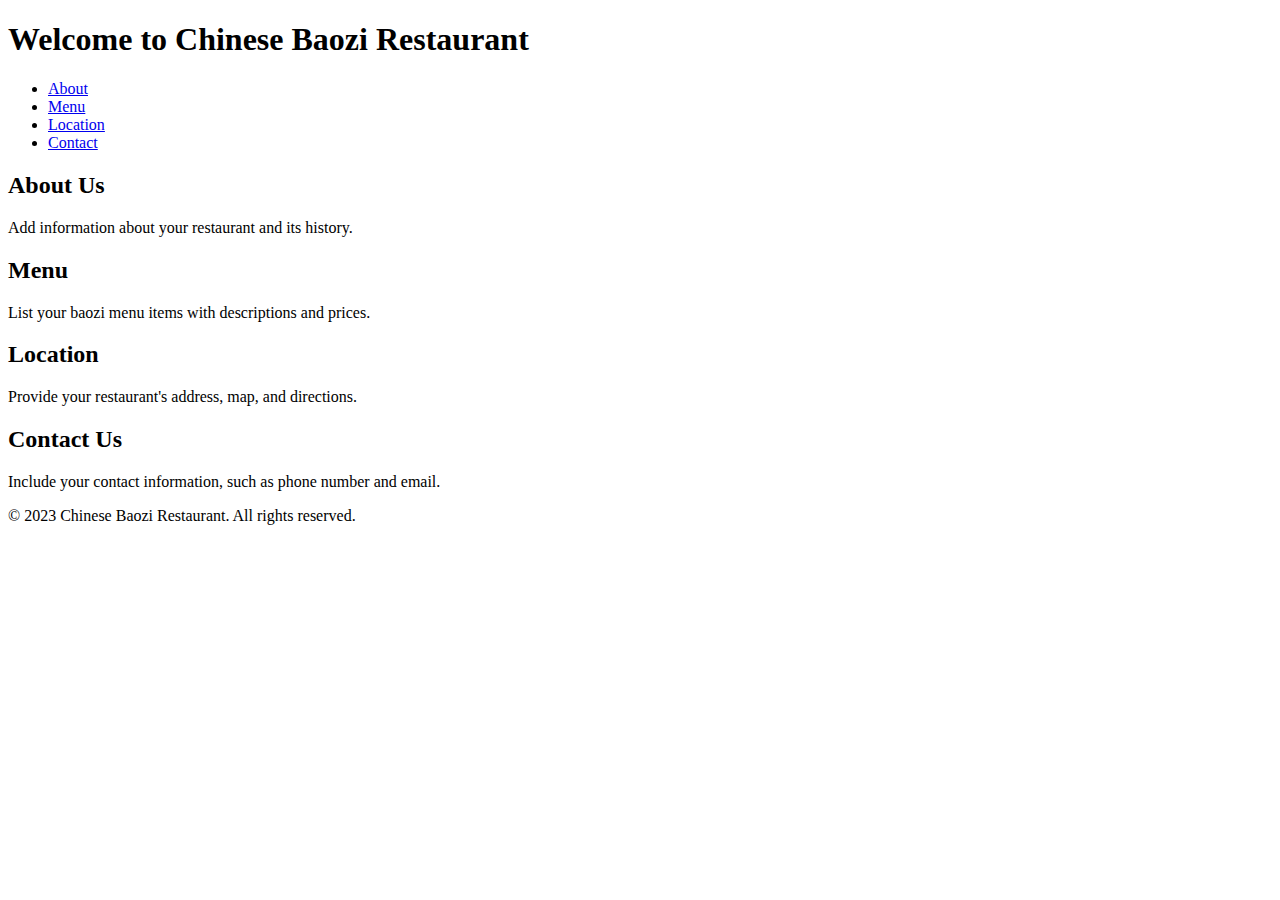
==== index.html @ 6d47b7cf "Create index.html" ====
<!DOCTYPE html>
<html lang="en">
<head>
  <meta charset="UTF-8">
  <meta name="viewport" content="width=device-width, initial-scale=1.0">
  <title>BosBaoBao Baozi Restaurant</title>
  <link rel="stylesheet" href="css/styles.css">
</head>
<body>
  <header>
    <h1>Welcome to Chinese Baozi Restaurant</h1>
    <nav>
      <ul>
        <li><a href="#about">About</a></li>
        <li><a href="#menu">Menu</a></li>
        <li><a href="#location">Location</a></li>
        <li><a href="#contact">Contact</a></li>
      </ul>
    </nav>
  </header>

  <main>
    <section id="about">
      <h2>About Us</h2>
      <p>Add information about your restaurant and its history.</p>
    </section>

    <section id="menu">
      <h2>Menu</h2>
      <p>List your baozi menu items with descriptions and prices.</p>
    </section>

    <section id="location">
      <h2>Location</h2>
      <p>Provide your restaurant's address, map, and directions.</p>
    </section>

    <section id="contact">
      <h2>Contact Us</h2>
      <p>Include your contact information, such as phone number and email.</p>
    </section>
  </main>

  <footer>
    <p>&copy; 2023 Chinese Baozi Restaurant. All rights reserved.</p>
  </footer>
</body>
</html>
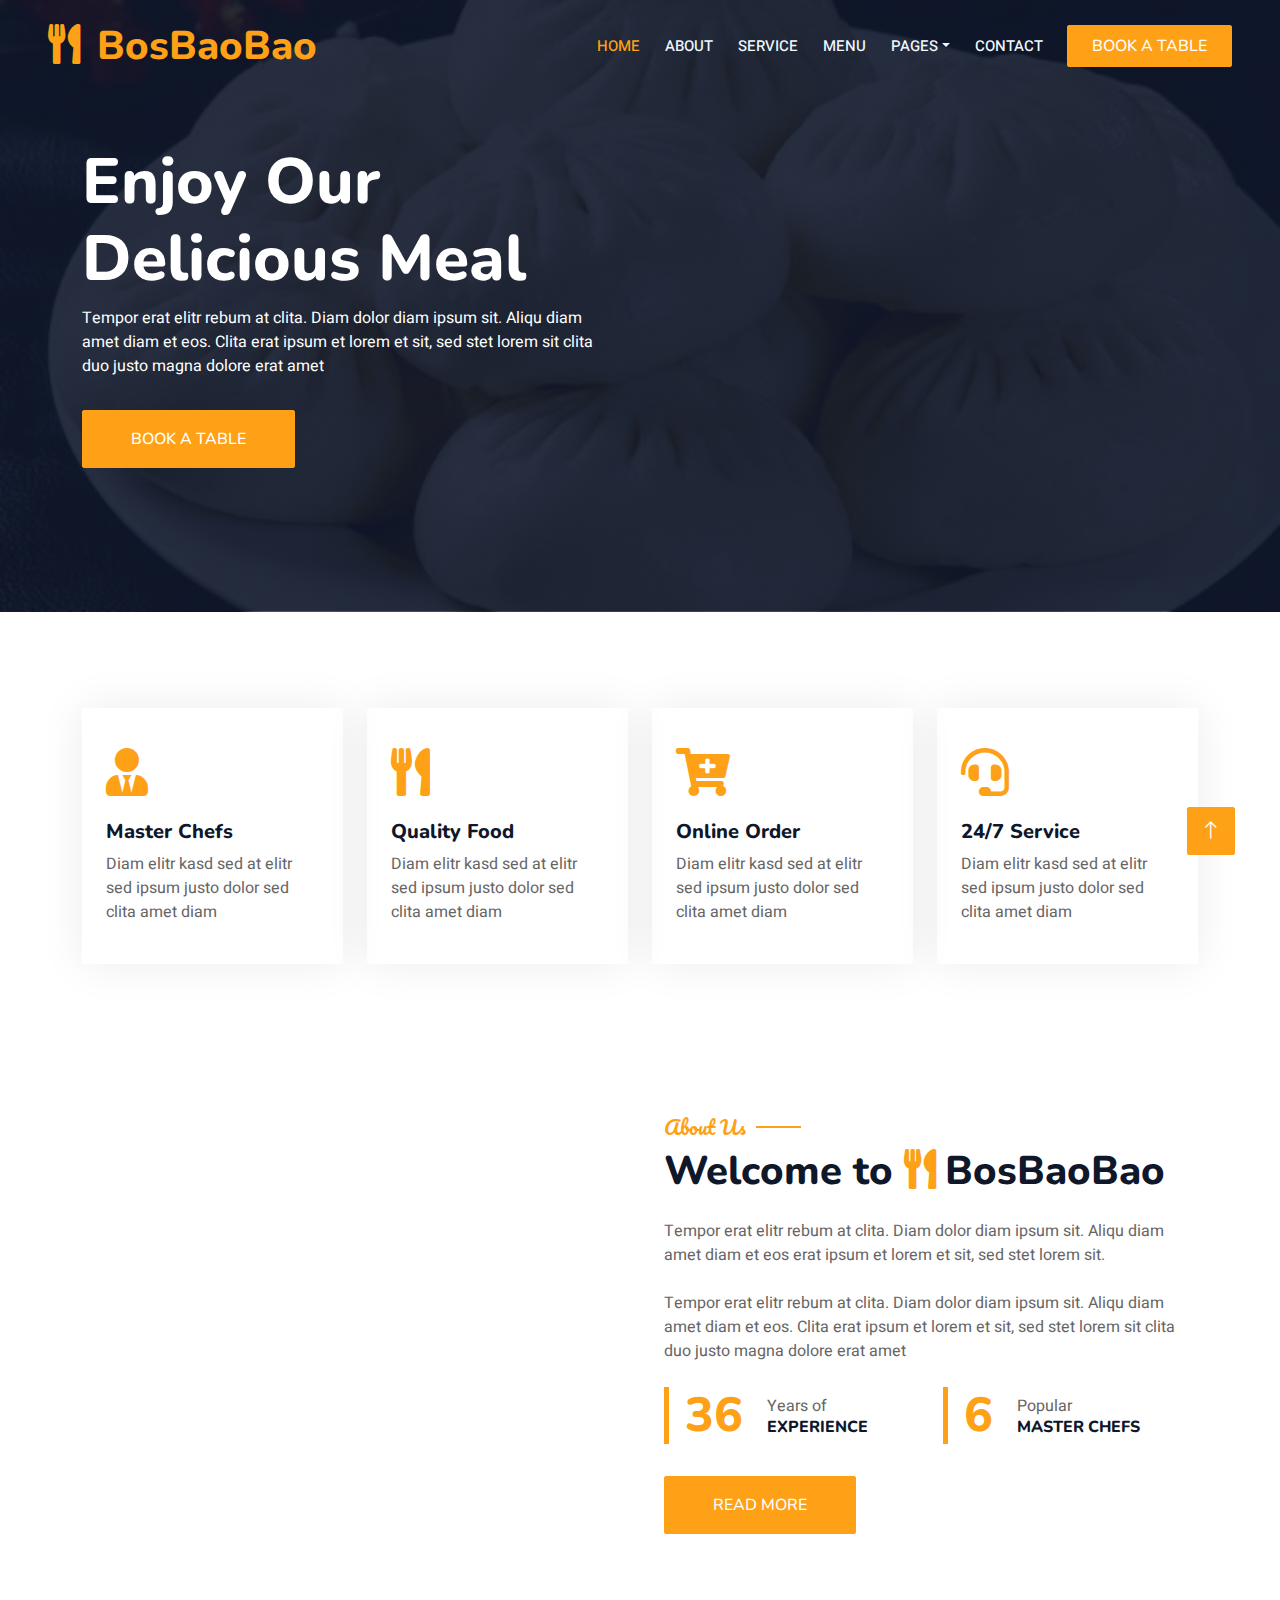
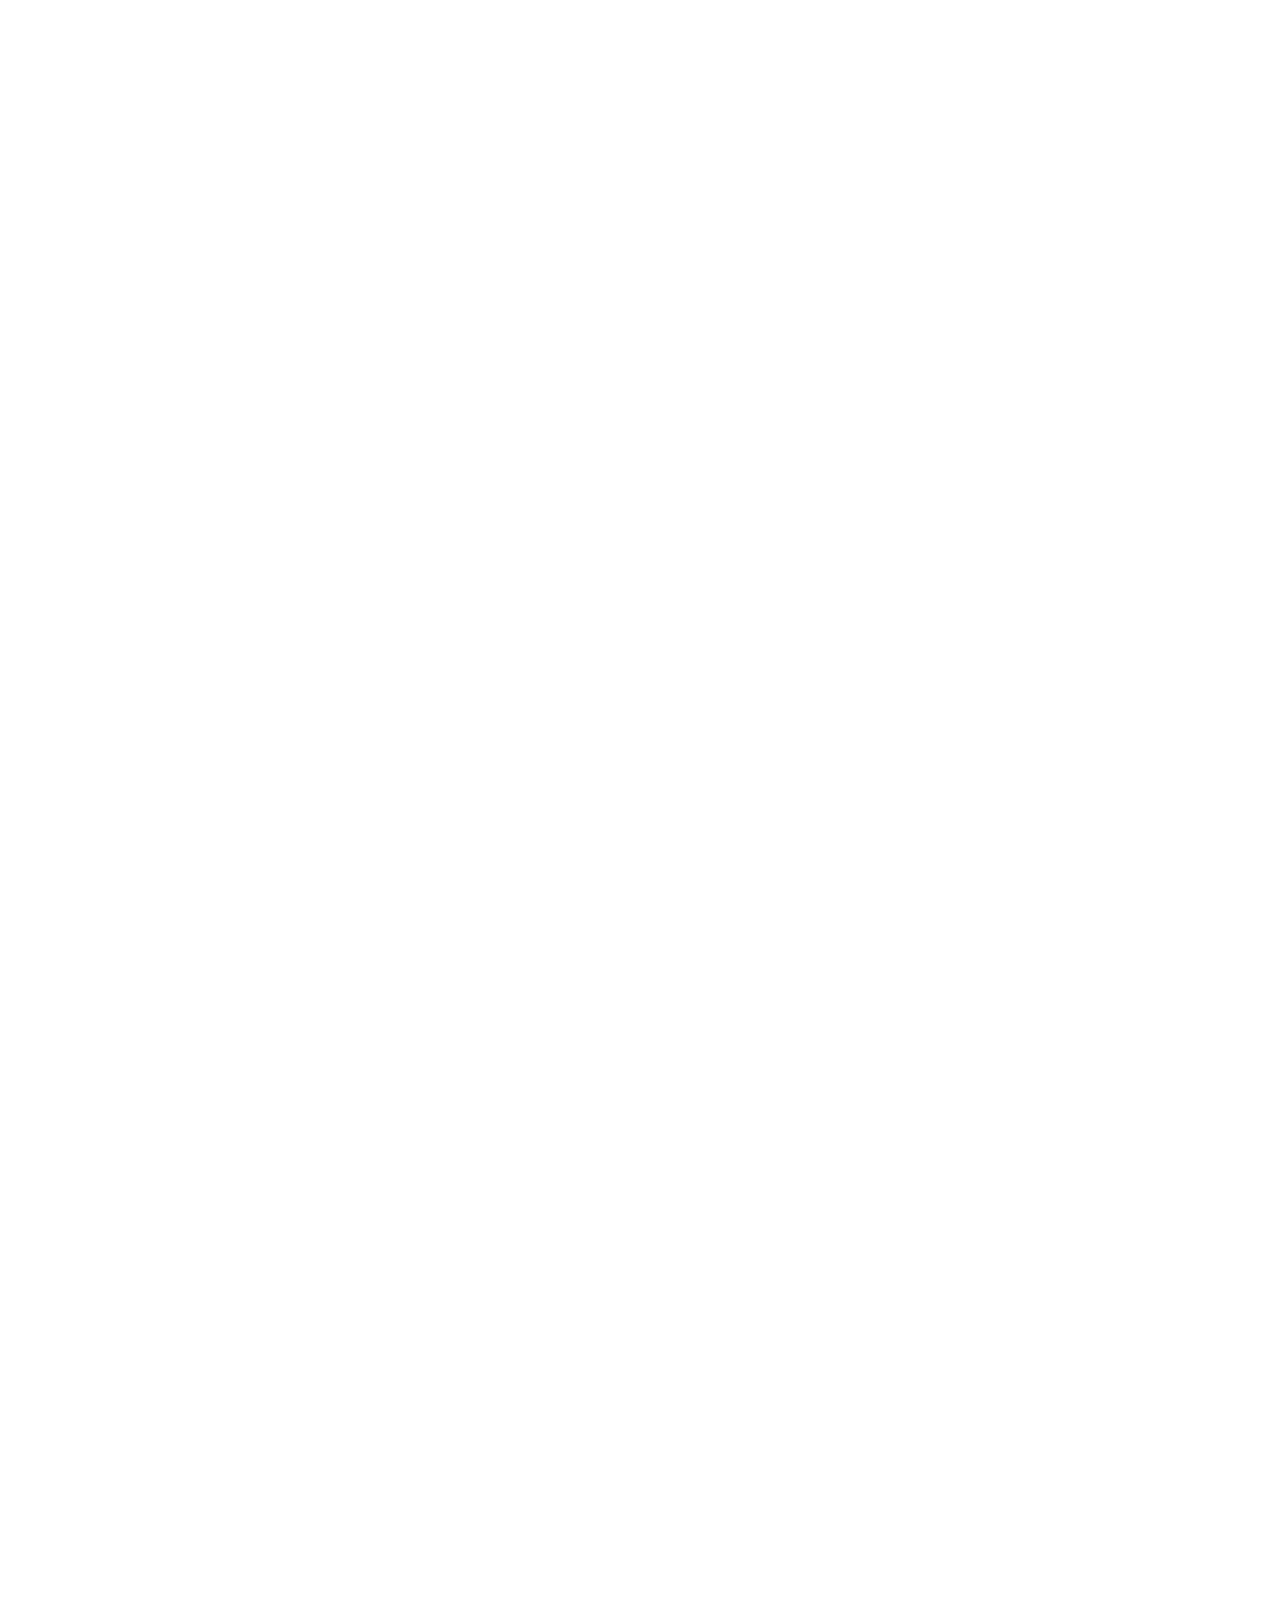
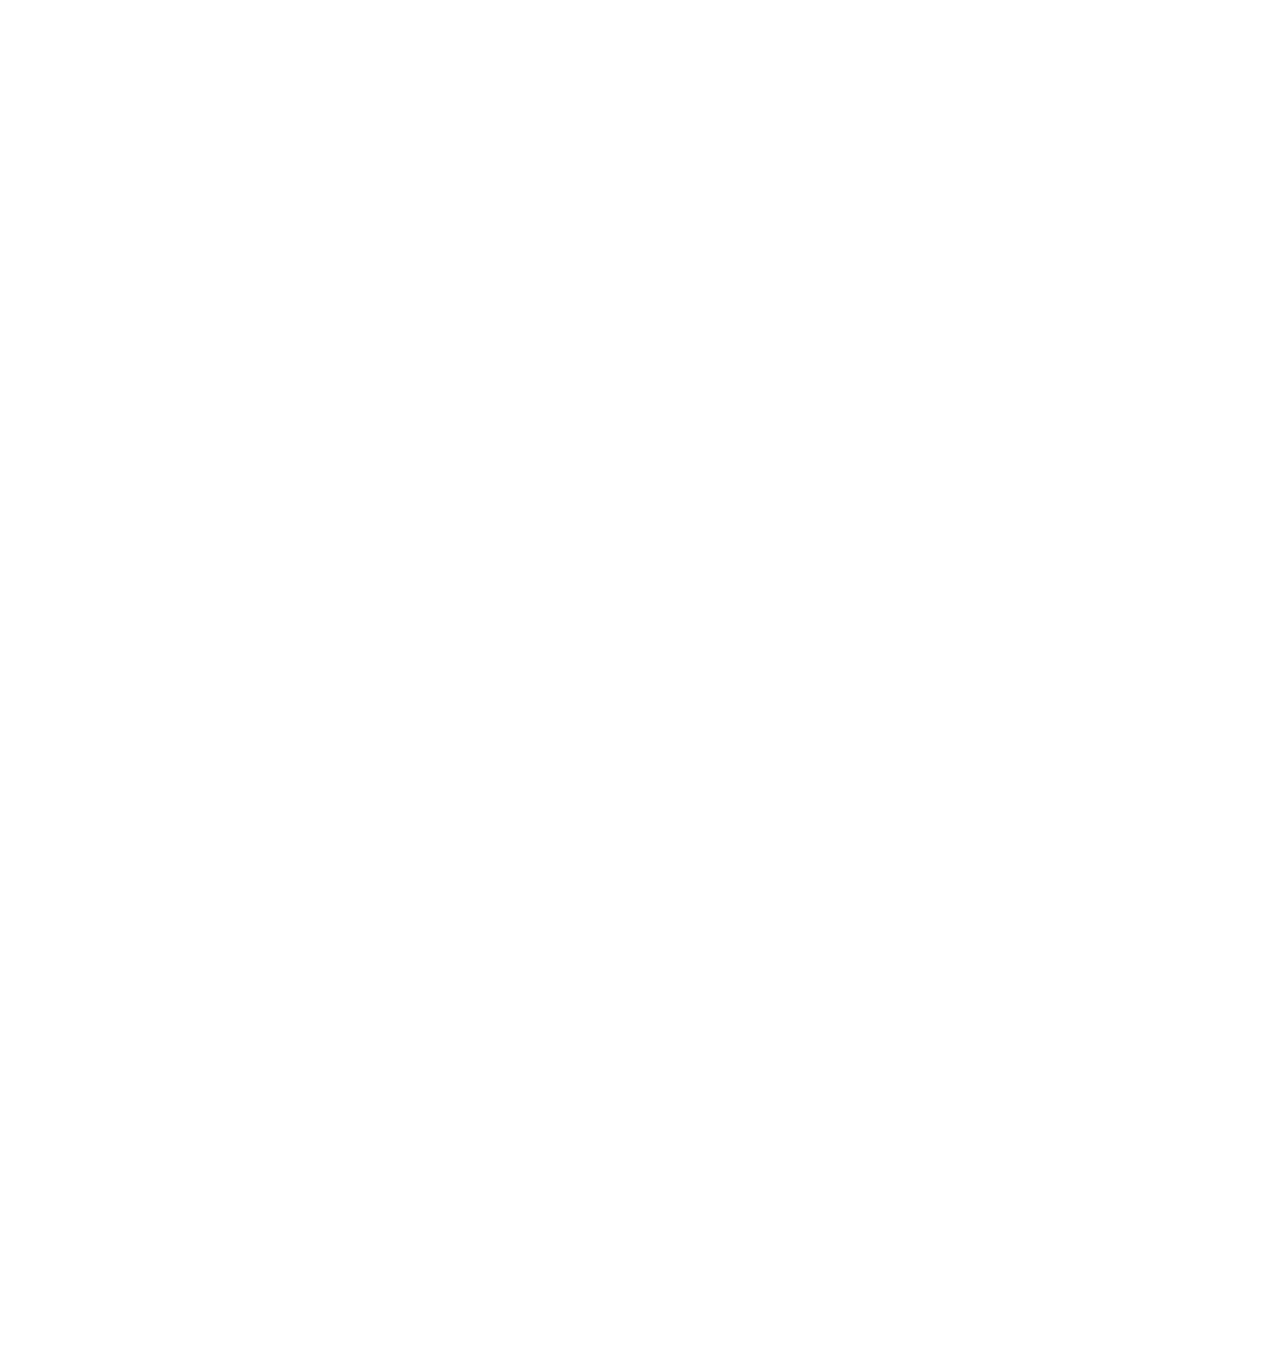
==== commit cb318dd7: "Update index.html" ====
--- a/index.html
+++ b/index.html
@@ -1,48 +1,839 @@
 <!DOCTYPE html>
 <html lang="en">
+
 <head>
-  <meta charset="UTF-8">
-  <meta name="viewport" content="width=device-width, initial-scale=1.0">
-  <title>BosBaoBao Baozi Restaurant</title>
-  <link rel="stylesheet" href="css/styles.css">
+    <meta charset="utf-8">
+    <title>BosBaoBao</title>
+    <meta content="width=device-width, initial-scale=1.0" name="viewport">
+    <meta content="" name="keywords">
+    <meta content="" name="description">
+
+    <!-- Favicon -->
+    <link href="img/favicon.ico" rel="icon">
+
+    <!-- Google Web Fonts -->
+    <link rel="preconnect" href="https://fonts.googleapis.com">
+    <link rel="preconnect" href="https://fonts.gstatic.com" crossorigin>
+    <link href="https://fonts.googleapis.com/css2?family=Heebo:wght@400;500;600&family=Nunito:wght@600;700;800&family=Pacifico&display=swap" rel="stylesheet">
+
+    <!-- Icon Font Stylesheet -->
+    <link href="https://cdnjs.cloudflare.com/ajax/libs/font-awesome/5.10.0/css/all.min.css" rel="stylesheet">
+    <link href="https://cdn.jsdelivr.net/npm/bootstrap-icons@1.4.1/font/bootstrap-icons.css" rel="stylesheet">
+
+    <!-- Libraries Stylesheet -->
+    <link href="lib/animate/animate.min.css" rel="stylesheet">
+    <link href="lib/owlcarousel/assets/owl.carousel.min.css" rel="stylesheet">
+    <link href="lib/tempusdominus/css/tempusdominus-bootstrap-4.min.css" rel="stylesheet" />
+
+    <!-- Customized Bootstrap Stylesheet -->
+    <link href="css/bootstrap.min.css" rel="stylesheet">
+
+    <!-- Template Stylesheet -->
+    <link href="css/style.css" rel="stylesheet">
 </head>
+<!-- Google tag (gtag.js) -->
+<script async src="https://www.googletagmanager.com/gtag/js?id=G-66S2X65WCW"></script>
+<script>
+  window.dataLayer = window.dataLayer || [];
+  function gtag(){dataLayer.push(arguments);}
+  gtag('js', new Date());
+
+  gtag('config', 'G-66S2X65WCW');
+</script>
+
 <body>
-  <header>
-    <h1>Welcome to Chinese Baozi Restaurant</h1>
-    <nav>
-      <ul>
-        <li><a href="#about">About</a></li>
-        <li><a href="#menu">Menu</a></li>
-        <li><a href="#location">Location</a></li>
-        <li><a href="#contact">Contact</a></li>
-      </ul>
-    </nav>
-  </header>
-
-  <main>
-    <section id="about">
-      <h2>About Us</h2>
-      <p>Add information about your restaurant and its history.</p>
-    </section>
-
-    <section id="menu">
-      <h2>Menu</h2>
-      <p>List your baozi menu items with descriptions and prices.</p>
-    </section>
-
-    <section id="location">
-      <h2>Location</h2>
-      <p>Provide your restaurant's address, map, and directions.</p>
-    </section>
-
-    <section id="contact">
-      <h2>Contact Us</h2>
-      <p>Include your contact information, such as phone number and email.</p>
-    </section>
-  </main>
-
-  <footer>
-    <p>&copy; 2023 Chinese Baozi Restaurant. All rights reserved.</p>
-  </footer>
+    <div class="container-xxl bg-white p-0">
+        <!-- Spinner Start -->
+        <div id="spinner" class="show bg-white position-fixed translate-middle w-100 vh-100 top-50 start-50 d-flex align-items-center justify-content-center">
+            <div class="spinner-border text-primary" style="width: 3rem; height: 3rem;" role="status">
+                <span class="sr-only">Loading...</span>
+            </div>
+        </div>
+        <!-- Spinner End -->
+
+
+        <!-- Navbar & Hero Start -->
+        <div class="container-xxl position-relative p-0">
+            <nav class="navbar navbar-expand-lg navbar-dark bg-dark px-4 px-lg-5 py-3 py-lg-0">
+                <a href="" class="navbar-brand p-0">
+                    <h1 class="text-primary m-0"><i class="fa fa-utensils me-3"></i>BosBaoBao</h1>
+                    <!-- <img src="img/logo.png" alt="Logo"> -->
+                </a>
+                <button class="navbar-toggler" type="button" data-bs-toggle="collapse" data-bs-target="#navbarCollapse">
+                    <span class="fa fa-bars"></span>
+                </button>
+                <div class="collapse navbar-collapse" id="navbarCollapse">
+                    <div class="navbar-nav ms-auto py-0 pe-4">
+                        <a href="index.html" class="nav-item nav-link active">Home</a>
+                        <a href="about.html" class="nav-item nav-link">About</a>
+                        <a href="service.html" class="nav-item nav-link">Service</a>
+                        <a href="menu.html" class="nav-item nav-link">Menu</a>
+                        <div class="nav-item dropdown">
+                            <a href="#" class="nav-link dropdown-toggle" data-bs-toggle="dropdown">Pages</a>
+                            <div class="dropdown-menu m-0">
+                                <a href="booking.html" class="dropdown-item">Booking</a>
+                                <a href="team.html" class="dropdown-item">Our Team</a>
+                                <a href="testimonial.html" class="dropdown-item">Testimonial</a>
+                            </div>
+                        </div>
+                        <a href="contact.html" class="nav-item nav-link">Contact</a>
+                    </div>
+                    <a href="" class="btn btn-primary py-2 px-4">Book A Table</a>
+                </div>
+            </nav>
+
+            <div class="container-xxl py-5 bg-dark hero-header mb-5">
+                <div class="container my-5 py-5">
+                    <div class="row align-items-center g-5">
+                        <div class="col-lg-6 text-center text-lg-start">
+                            <h1 class="display-3 text-white animated slideInLeft">Enjoy Our<br>Delicious Meal</h1>
+                            <p class="text-white animated slideInLeft mb-4 pb-2">Tempor erat elitr rebum at clita. Diam dolor diam ipsum sit. Aliqu diam amet diam et eos. Clita erat ipsum et lorem et sit, sed stet lorem sit clita duo justo magna dolore erat amet</p>
+                            <a href="" class="btn btn-primary py-sm-3 px-sm-5 me-3 animated slideInLeft">Book A Table</a>
+                        </div>
+                        <div class="col-lg-6 text-center text-lg-end overflow-hidden">
+                            <img class="img-fluid" src="img/Circular/baozik8-modified.png" alt="">
+                        </div>
+                    </div>
+                </div>
+            </div>
+        </div>
+        <!-- Navbar & Hero End -->
+
+
+        <!-- Service Start -->
+        <div class="container-xxl py-5">
+            <div class="container">
+                <div class="row g-4">
+                    <div class="col-lg-3 col-sm-6 wow fadeInUp" data-wow-delay="0.1s">
+                        <div class="service-item rounded pt-3">
+                            <div class="p-4">
+                                <i class="fa fa-3x fa-user-tie text-primary mb-4"></i>
+                                <h5>Master Chefs</h5>
+                                <p>Diam elitr kasd sed at elitr sed ipsum justo dolor sed clita amet diam</p>
+                            </div>
+                        </div>
+                    </div>
+                    <div class="col-lg-3 col-sm-6 wow fadeInUp" data-wow-delay="0.3s">
+                        <div class="service-item rounded pt-3">
+                            <div class="p-4">
+                                <i class="fa fa-3x fa-utensils text-primary mb-4"></i>
+                                <h5>Quality Food</h5>
+                                <p>Diam elitr kasd sed at elitr sed ipsum justo dolor sed clita amet diam</p>
+                            </div>
+                        </div>
+                    </div>
+                    <div class="col-lg-3 col-sm-6 wow fadeInUp" data-wow-delay="0.5s">
+                        <div class="service-item rounded pt-3">
+                            <div class="p-4">
+                                <i class="fa fa-3x fa-cart-plus text-primary mb-4"></i>
+                                <h5>Online Order</h5>
+                                <p>Diam elitr kasd sed at elitr sed ipsum justo dolor sed clita amet diam</p>
+                            </div>
+                        </div>
+                    </div>
+                    <div class="col-lg-3 col-sm-6 wow fadeInUp" data-wow-delay="0.7s">
+                        <div class="service-item rounded pt-3">
+                            <div class="p-4">
+                                <i class="fa fa-3x fa-headset text-primary mb-4"></i>
+                                <h5>24/7 Service</h5>
+                                <p>Diam elitr kasd sed at elitr sed ipsum justo dolor sed clita amet diam</p>
+                            </div>
+                        </div>
+                    </div>
+                </div>
+            </div>
+        </div>
+        <!-- Service End -->
+
+
+        <!-- About Start -->
+        <div class="container-xxl py-5">
+            <div class="container">
+                <div class="row g-5 align-items-center">
+                    <div class="col-lg-6">
+                        <div class="row g-3">
+                            <div class="col-6 text-start">
+                                <img class="img-fluid rounded w-100 wow zoomIn" data-wow-delay="0.1s" src="img/Baozi/about-7.png">
+                            </div>
+                            <div class="col-6 text-start">
+                                <img class="img-fluid rounded w-75 wow zoomIn" data-wow-delay="0.3s" src="img/Baozi/about-6.png" style="margin-top: 25%;">
+                            </div>
+                            <div class="col-6 text-end">
+                                <img class="img-fluid rounded w-75 wow zoomIn" data-wow-delay="0.5s" src="img/Baozi/about-5.png">
+                            </div>
+                            <div class="col-6 text-end">
+                                <img class="img-fluid rounded w-100 wow zoomIn" data-wow-delay="0.7s" src="img/Baozi/about-4.png">
+                            </div>
+                        </div>
+                    </div>
+                    <div class="col-lg-6">
+                        <h5 class="section-title ff-secondary text-start text-primary fw-normal">About Us</h5>
+                        <h1 class="mb-4">Welcome to <i class="fa fa-utensils text-primary me-2"></i>BosBaoBao</h1>
+                        <p class="mb-4">Tempor erat elitr rebum at clita. Diam dolor diam ipsum sit. Aliqu diam amet diam et eos erat ipsum et lorem et sit, sed stet lorem sit.</p>
+                        <p class="mb-4">Tempor erat elitr rebum at clita. Diam dolor diam ipsum sit. Aliqu diam amet diam et eos. Clita erat ipsum et lorem et sit, sed stet lorem sit clita duo justo magna dolore erat amet</p>
+                        <div class="row g-4 mb-4">
+                            <div class="col-sm-6">
+                                <div class="d-flex align-items-center border-start border-5 border-primary px-3">
+                                    <h1 class="flex-shrink-0 display-5 text-primary mb-0" data-toggle="counter-up">36</h1>
+                                    <div class="ps-4">
+                                        <p class="mb-0">Years of</p>
+                                        <h6 class="text-uppercase mb-0">Experience</h6>
+                                    </div>
+                                </div>
+                            </div>
+                            <div class="col-sm-6">
+                                <div class="d-flex align-items-center border-start border-5 border-primary px-3">
+                                    <h1 class="flex-shrink-0 display-5 text-primary mb-0" data-toggle="counter-up">6</h1>
+                                    <div class="ps-4">
+                                        <p class="mb-0">Popular</p>
+                                        <h6 class="text-uppercase mb-0">Master Chefs</h6>
+                                    </div>
+                                </div>
+                            </div>
+                        </div>
+                        <a class="btn btn-primary py-3 px-5 mt-2" href="">Read More</a>
+                    </div>
+                </div>
+            </div>
+        </div>
+        <!-- About End -->
+
+
+        <!-- Menu Start -->
+        <div class="container-xxl py-5">
+            <div class="container">
+                <div class="text-center wow fadeInUp" data-wow-delay="0.1s">
+                    <h5 class="section-title ff-secondary text-center text-primary fw-normal">Food Menu</h5>
+                    <h1 class="mb-5">Most Popular Items</h1>
+                </div>
+                <div class="tab-class text-center wow fadeInUp" data-wow-delay="0.1s">
+                    <ul class="nav nav-pills d-inline-flex justify-content-center border-bottom mb-5">
+                        <li class="nav-item">
+                            <a class="d-flex align-items-center text-start mx-3 ms-0 pb-3 active" data-bs-toggle="pill" href="#tab-1">
+                                <i class="fa fa-coffee fa-2x text-primary"></i>
+                                <div class="ps-3">
+                                    <small class="text-body">Popular</small>
+                                    <h6 class="mt-n1 mb-0">Breakfast</h6>
+                                </div>
+                            </a>
+                        </li>
+                        <li class="nav-item">
+                            <a class="d-flex align-items-center text-start mx-3 pb-3" data-bs-toggle="pill" href="#tab-2">
+                                <i class="fa fa-hamburger fa-2x text-primary"></i>
+                                <div class="ps-3">
+                                    <small class="text-body">Special</small>
+                                    <h6 class="mt-n1 mb-0">Launch</h6>
+                                </div>
+                            </a>
+                        </li>
+                        <li class="nav-item">
+                            <a class="d-flex align-items-center text-start mx-3 me-0 pb-3" data-bs-toggle="pill" href="#tab-3">
+                                <i class="fa fa-utensils fa-2x text-primary"></i>
+                                <div class="ps-3">
+                                    <small class="text-body">Lovely</small>
+                                    <h6 class="mt-n1 mb-0">Dinner</h6>
+                                </div>
+                            </a>
+                        </li>
+                    </ul>
+                    <div class="tab-content">
+                        <div id="tab-1" class="tab-pane fade show p-0 active">
+                            <div class="row g-4">
+                                <div class="col-lg-6">
+                                    <div class="d-flex align-items-center">
+                                        <img class="flex-shrink-0 img-fluid rounded" src="img/menu-1.jpg" alt="" style="width: 80px;">
+                                        <div class="w-100 d-flex flex-column text-start ps-4">
+                                            <h5 class="d-flex justify-content-between border-bottom pb-2">
+                                                <span>Chicken Burger</span>
+                                                <span class="text-primary">$115</span>
+                                            </h5>
+                                            <small class="fst-italic">Ipsum ipsum clita erat amet dolor justo diam</small>
+                                        </div>
+                                    </div>
+                                </div>
+                                <div class="col-lg-6">
+                                    <div class="d-flex align-items-center">
+                                        <img class="flex-shrink-0 img-fluid rounded" src="img/menu-2.jpg" alt="" style="width: 80px;">
+                                        <div class="w-100 d-flex flex-column text-start ps-4">
+                                            <h5 class="d-flex justify-content-between border-bottom pb-2">
+                                                <span>Chicken Burger</span>
+                                                <span class="text-primary">$115</span>
+                                            </h5>
+                                            <small class="fst-italic">Ipsum ipsum clita erat amet dolor justo diam</small>
+                                        </div>
+                                    </div>
+                                </div>
+                                <div class="col-lg-6">
+                                    <div class="d-flex align-items-center">
+                                        <img class="flex-shrink-0 img-fluid rounded" src="img/menu-3.jpg" alt="" style="width: 80px;">
+                                        <div class="w-100 d-flex flex-column text-start ps-4">
+                                            <h5 class="d-flex justify-content-between border-bottom pb-2">
+                                                <span>Chicken Burger</span>
+                                                <span class="text-primary">$115</span>
+                                            </h5>
+                                            <small class="fst-italic">Ipsum ipsum clita erat amet dolor justo diam</small>
+                                        </div>
+                                    </div>
+                                </div>
+                                <div class="col-lg-6">
+                                    <div class="d-flex align-items-center">
+                                        <img class="flex-shrink-0 img-fluid rounded" src="img/menu-4.jpg" alt="" style="width: 80px;">
+                                        <div class="w-100 d-flex flex-column text-start ps-4">
+                                            <h5 class="d-flex justify-content-between border-bottom pb-2">
+                                                <span>Chicken Burger</span>
+                                                <span class="text-primary">$115</span>
+                                            </h5>
+                                            <small class="fst-italic">Ipsum ipsum clita erat amet dolor justo diam</small>
+                                        </div>
+                                    </div>
+                                </div>
+                                <div class="col-lg-6">
+                                    <div class="d-flex align-items-center">
+                                        <img class="flex-shrink-0 img-fluid rounded" src="img/menu-5.jpg" alt="" style="width: 80px;">
+                                        <div class="w-100 d-flex flex-column text-start ps-4">
+                                            <h5 class="d-flex justify-content-between border-bottom pb-2">
+                                                <span>Chicken Burger</span>
+                                                <span class="text-primary">$115</span>
+                                            </h5>
+                                            <small class="fst-italic">Ipsum ipsum clita erat amet dolor justo diam</small>
+                                        </div>
+                                    </div>
+                                </div>
+                                <div class="col-lg-6">
+                                    <div class="d-flex align-items-center">
+                                        <img class="flex-shrink-0 img-fluid rounded" src="img/menu-6.jpg" alt="" style="width: 80px;">
+                                        <div class="w-100 d-flex flex-column text-start ps-4">
+                                            <h5 class="d-flex justify-content-between border-bottom pb-2">
+                                                <span>Chicken Burger</span>
+                                                <span class="text-primary">$115</span>
+                                            </h5>
+                                            <small class="fst-italic">Ipsum ipsum clita erat amet dolor justo diam</small>
+                                        </div>
+                                    </div>
+                                </div>
+                                <div class="col-lg-6">
+                                    <div class="d-flex align-items-center">
+                                        <img class="flex-shrink-0 img-fluid rounded" src="img/menu-7.jpg" alt="" style="width: 80px;">
+                                        <div class="w-100 d-flex flex-column text-start ps-4">
+                                            <h5 class="d-flex justify-content-between border-bottom pb-2">
+                                                <span>Chicken Burger</span>
+                                                <span class="text-primary">$115</span>
+                                            </h5>
+                                            <small class="fst-italic">Ipsum ipsum clita erat amet dolor justo diam</small>
+                                        </div>
+                                    </div>
+                                </div>
+                                <div class="col-lg-6">
+                                    <div class="d-flex align-items-center">
+                                        <img class="flex-shrink-0 img-fluid rounded" src="img/menu-8.jpg" alt="" style="width: 80px;">
+                                        <div class="w-100 d-flex flex-column text-start ps-4">
+                                            <h5 class="d-flex justify-content-between border-bottom pb-2">
+                                                <span>Chicken Burger</span>
+                                                <span class="text-primary">$115</span>
+                                            </h5>
+                                            <small class="fst-italic">Ipsum ipsum clita erat amet dolor justo diam</small>
+                                        </div>
+                                    </div>
+                                </div>
+                            </div>
+                        </div>
+                        <div id="tab-2" class="tab-pane fade show p-0">
+                            <div class="row g-4">
+                                <div class="col-lg-6">
+                                    <div class="d-flex align-items-center">
+                                        <img class="flex-shrink-0 img-fluid rounded" src="img/menu-1.jpg" alt="" style="width: 80px;">
+                                        <div class="w-100 d-flex flex-column text-start ps-4">
+                                            <h5 class="d-flex justify-content-between border-bottom pb-2">
+                                                <span>Chicken Burger</span>
+                                                <span class="text-primary">$115</span>
+                                            </h5>
+                                            <small class="fst-italic">Ipsum ipsum clita erat amet dolor justo diam</small>
+                                        </div>
+                                    </div>
+                                </div>
+                                <div class="col-lg-6">
+                                    <div class="d-flex align-items-center">
+                                        <img class="flex-shrink-0 img-fluid rounded" src="img/menu-2.jpg" alt="" style="width: 80px;">
+                                        <div class="w-100 d-flex flex-column text-start ps-4">
+                                            <h5 class="d-flex justify-content-between border-bottom pb-2">
+                                                <span>Chicken Burger</span>
+                                                <span class="text-primary">$115</span>
+                                            </h5>
+                                            <small class="fst-italic">Ipsum ipsum clita erat amet dolor justo diam</small>
+                                        </div>
+                                    </div>
+                                </div>
+                                <div class="col-lg-6">
+                                    <div class="d-flex align-items-center">
+                                        <img class="flex-shrink-0 img-fluid rounded" src="img/menu-3.jpg" alt="" style="width: 80px;">
+                                        <div class="w-100 d-flex flex-column text-start ps-4">
+                                            <h5 class="d-flex justify-content-between border-bottom pb-2">
+                                                <span>Chicken Burger</span>
+                                                <span class="text-primary">$115</span>
+                                            </h5>
+                                            <small class="fst-italic">Ipsum ipsum clita erat amet dolor justo diam</small>
+                                        </div>
+                                    </div>
+                                </div>
+                                <div class="col-lg-6">
+                                    <div class="d-flex align-items-center">
+                                        <img class="flex-shrink-0 img-fluid rounded" src="img/menu-4.jpg" alt="" style="width: 80px;">
+                                        <div class="w-100 d-flex flex-column text-start ps-4">
+                                            <h5 class="d-flex justify-content-between border-bottom pb-2">
+                                                <span>Chicken Burger</span>
+                                                <span class="text-primary">$115</span>
+                                            </h5>
+                                            <small class="fst-italic">Ipsum ipsum clita erat amet dolor justo diam</small>
+                                        </div>
+                                    </div>
+                                </div>
+                                <div class="col-lg-6">
+                                    <div class="d-flex align-items-center">
+                                        <img class="flex-shrink-0 img-fluid rounded" src="img/menu-5.jpg" alt="" style="width: 80px;">
+                                        <div class="w-100 d-flex flex-column text-start ps-4">
+                                            <h5 class="d-flex justify-content-between border-bottom pb-2">
+                                                <span>Chicken Burger</span>
+                                                <span class="text-primary">$115</span>
+                                            </h5>
+                                            <small class="fst-italic">Ipsum ipsum clita erat amet dolor justo diam</small>
+                                        </div>
+                                    </div>
+                                </div>
+                                <div class="col-lg-6">
+                                    <div class="d-flex align-items-center">
+                                        <img class="flex-shrink-0 img-fluid rounded" src="img/menu-6.jpg" alt="" style="width: 80px;">
+                                        <div class="w-100 d-flex flex-column text-start ps-4">
+                                            <h5 class="d-flex justify-content-between border-bottom pb-2">
+                                                <span>Chicken Burger</span>
+                                                <span class="text-primary">$115</span>
+                                            </h5>
+                                            <small class="fst-italic">Ipsum ipsum clita erat amet dolor justo diam</small>
+                                        </div>
+                                    </div>
+                                </div>
+                                <div class="col-lg-6">
+                                    <div class="d-flex align-items-center">
+                                        <img class="flex-shrink-0 img-fluid rounded" src="img/menu-7.jpg" alt="" style="width: 80px;">
+                                        <div class="w-100 d-flex flex-column text-start ps-4">
+                                            <h5 class="d-flex justify-content-between border-bottom pb-2">
+                                                <span>Chicken Burger</span>
+                                                <span class="text-primary">$115</span>
+                                            </h5>
+                                            <small class="fst-italic">Ipsum ipsum clita erat amet dolor justo diam</small>
+                                        </div>
+                                    </div>
+                                </div>
+                                <div class="col-lg-6">
+                                    <div class="d-flex align-items-center">
+                                        <img class="flex-shrink-0 img-fluid rounded" src="img/menu-8.jpg" alt="" style="width: 80px;">
+                                        <div class="w-100 d-flex flex-column text-start ps-4">
+                                            <h5 class="d-flex justify-content-between border-bottom pb-2">
+                                                <span>Chicken Burger</span>
+                                                <span class="text-primary">$115</span>
+                                            </h5>
+                                            <small class="fst-italic">Ipsum ipsum clita erat amet dolor justo diam</small>
+                                        </div>
+                                    </div>
+                                </div>
+                            </div>
+                        </div>
+                        <div id="tab-3" class="tab-pane fade show p-0">
+                            <div class="row g-4">
+                                <div class="col-lg-6">
+                                    <div class="d-flex align-items-center">
+                                        <img class="flex-shrink-0 img-fluid rounded" src="img/menu-1.jpg" alt="" style="width: 80px;">
+                                        <div class="w-100 d-flex flex-column text-start ps-4">
+                                            <h5 class="d-flex justify-content-between border-bottom pb-2">
+                                                <span>Chicken Burger</span>
+                                                <span class="text-primary">$115</span>
+                                            </h5>
+                                            <small class="fst-italic">Ipsum ipsum clita erat amet dolor justo diam</small>
+                                        </div>
+                                    </div>
+                                </div>
+                                <div class="col-lg-6">
+                                    <div class="d-flex align-items-center">
+                                        <img class="flex-shrink-0 img-fluid rounded" src="img/menu-2.jpg" alt="" style="width: 80px;">
+                                        <div class="w-100 d-flex flex-column text-start ps-4">
+                                            <h5 class="d-flex justify-content-between border-bottom pb-2">
+                                                <span>Chicken Burger</span>
+                                                <span class="text-primary">$115</span>
+                                            </h5>
+                                            <small class="fst-italic">Ipsum ipsum clita erat amet dolor justo diam</small>
+                                        </div>
+                                    </div>
+                                </div>
+                                <div class="col-lg-6">
+                                    <div class="d-flex align-items-center">
+                                        <img class="flex-shrink-0 img-fluid rounded" src="img/menu-3.jpg" alt="" style="width: 80px;">
+                                        <div class="w-100 d-flex flex-column text-start ps-4">
+                                            <h5 class="d-flex justify-content-between border-bottom pb-2">
+                                                <span>Chicken Burger</span>
+                                                <span class="text-primary">$115</span>
+                                            </h5>
+                                            <small class="fst-italic">Ipsum ipsum clita erat amet dolor justo diam</small>
+                                        </div>
+                                    </div>
+                                </div>
+                                <div class="col-lg-6">
+                                    <div class="d-flex align-items-center">
+                                        <img class="flex-shrink-0 img-fluid rounded" src="img/menu-4.jpg" alt="" style="width: 80px;">
+                                        <div class="w-100 d-flex flex-column text-start ps-4">
+                                            <h5 class="d-flex justify-content-between border-bottom pb-2">
+                                                <span>Chicken Burger</span>
+                                                <span class="text-primary">$115</span>
+                                            </h5>
+                                            <small class="fst-italic">Ipsum ipsum clita erat amet dolor justo diam</small>
+                                        </div>
+                                    </div>
+                                </div>
+                                <div class="col-lg-6">
+                                    <div class="d-flex align-items-center">
+                                        <img class="flex-shrink-0 img-fluid rounded" src="img/menu-5.jpg" alt="" style="width: 80px;">
+                                        <div class="w-100 d-flex flex-column text-start ps-4">
+                                            <h5 class="d-flex justify-content-between border-bottom pb-2">
+                                                <span>Chicken Burger</span>
+                                                <span class="text-primary">$115</span>
+                                            </h5>
+                                            <small class="fst-italic">Ipsum ipsum clita erat amet dolor justo diam</small>
+                                        </div>
+                                    </div>
+                                </div>
+                                <div class="col-lg-6">
+                                    <div class="d-flex align-items-center">
+                                        <img class="flex-shrink-0 img-fluid rounded" src="img/menu-6.jpg" alt="" style="width: 80px;">
+                                        <div class="w-100 d-flex flex-column text-start ps-4">
+                                            <h5 class="d-flex justify-content-between border-bottom pb-2">
+                                                <span>Chicken Burger</span>
+                                                <span class="text-primary">$115</span>
+                                            </h5>
+                                            <small class="fst-italic">Ipsum ipsum clita erat amet dolor justo diam</small>
+                                        </div>
+                                    </div>
+                                </div>
+                                <div class="col-lg-6">
+                                    <div class="d-flex align-items-center">
+                                        <img class="flex-shrink-0 img-fluid rounded" src="img/menu-7.jpg" alt="" style="width: 80px;">
+                                        <div class="w-100 d-flex flex-column text-start ps-4">
+                                            <h5 class="d-flex justify-content-between border-bottom pb-2">
+                                                <span>Chicken Burger</span>
+                                                <span class="text-primary">$115</span>
+                                            </h5>
+                                            <small class="fst-italic">Ipsum ipsum clita erat amet dolor justo diam</small>
+                                        </div>
+                                    </div>
+                                </div>
+                                <div class="col-lg-6">
+                                    <div class="d-flex align-items-center">
+                                        <img class="flex-shrink-0 img-fluid rounded" src="img/menu-8.jpg" alt="" style="width: 80px;">
+                                        <div class="w-100 d-flex flex-column text-start ps-4">
+                                            <h5 class="d-flex justify-content-between border-bottom pb-2">
+                                                <span>Chicken Burger</span>
+                                                <span class="text-primary">$115</span>
+                                            </h5>
+                                            <small class="fst-italic">Ipsum ipsum clita erat amet dolor justo diam</small>
+                                        </div>
+                                    </div>
+                                </div>
+                            </div>
+                        </div>
+                    </div>
+                </div>
+            </div>
+        </div>
+        <!-- Menu End -->
+
+
+        <!-- Reservation Start -->
+        <div class="container-xxl py-5 px-0 wow fadeInUp" data-wow-delay="0.1s">
+            <div class="row g-0">
+                <div class="col-md-6">
+                    <div class="video">
+                        <button type="button" class="btn-play" data-bs-toggle="modal" data-src="https://www.youtube.com/embed/DWRcNpR6Kdc" data-bs-target="#videoModal">
+                            <span></span>
+                        </button>
+                    </div>
+                </div>
+                <div class="col-md-6 bg-dark d-flex align-items-center">
+                    <div class="p-5 wow fadeInUp" data-wow-delay="0.2s">
+                        <h5 class="section-title ff-secondary text-start text-primary fw-normal">Reservation</h5>
+                        <h1 class="text-white mb-4">Book A Table Online</h1>
+                        <form>
+                            <div class="row g-3">
+                                <div class="col-md-6">
+                                    <div class="form-floating">
+                                        <input type="text" class="form-control" id="name" placeholder="Your Name">
+                                        <label for="name">Your Name</label>
+                                    </div>
+                                </div>
+                                <div class="col-md-6">
+                                    <div class="form-floating">
+                                        <input type="email" class="form-control" id="email" placeholder="Your Email">
+                                        <label for="email">Your Email</label>
+                                    </div>
+                                </div>
+                                <div class="col-md-6">
+                                    <div class="form-floating date" id="date3" data-target-input="nearest">
+                                        <input type="text" class="form-control datetimepicker-input" id="datetime" placeholder="Date & Time" data-target="#date3" data-toggle="datetimepicker" />
+                                        <label for="datetime">Date & Time</label>
+                                    </div>
+                                </div>
+                                <div class="col-md-6">
+                                    <div class="form-floating">
+                                        <select class="form-select" id="select1">
+                                          <option value="1">People 1</option>
+                                          <option value="2">People 2</option>
+                                          <option value="3">People 3</option>
+                                        </select>
+                                        <label for="select1">No Of People</label>
+                                      </div>
+                                </div>
+                                <div class="col-12">
+                                    <div class="form-floating">
+                                        <textarea class="form-control" placeholder="Special Request" id="message" style="height: 100px"></textarea>
+                                        <label for="message">Special Request</label>
+                                    </div>
+                                </div>
+                                <div class="col-12">
+                                    <button class="btn btn-primary w-100 py-3" type="submit">Book Now</button>
+                                </div>
+                            </div>
+                        </form>
+                    </div>
+                </div>
+            </div>
+        </div>
+
+        <div class="modal fade" id="videoModal" tabindex="-1" aria-labelledby="exampleModalLabel" aria-hidden="true">
+            <div class="modal-dialog">
+                <div class="modal-content rounded-0">
+                    <div class="modal-header">
+                        <h5 class="modal-title" id="exampleModalLabel">Youtube Video</h5>
+                        <button type="button" class="btn-close" data-bs-dismiss="modal" aria-label="Close"></button>
+                    </div>
+                    <div class="modal-body">
+                        <!-- 16:9 aspect ratio -->
+                        <div class="ratio ratio-16x9">
+                            <iframe class="embed-responsive-item" src="" id="video" allowfullscreen allowscriptaccess="always"
+                                allow="autoplay"></iframe>
+                        </div>
+                    </div>
+                </div>
+            </div>
+        </div>
+        <!-- Reservation Start -->
+
+
+        <!-- Team Start -->
+        <div class="container-xxl pt-5 pb-3">
+            <div class="container">
+                <div class="text-center wow fadeInUp" data-wow-delay="0.1s">
+                    <h5 class="section-title ff-secondary text-center text-primary fw-normal">Team Members</h5>
+                    <h1 class="mb-5">Our Master Chefs</h1>
+                </div>
+                <div class="row g-4">
+                    <div class="col-lg-3 col-md-6 wow fadeInUp" data-wow-delay="0.1s">
+                        <div class="team-item text-center rounded overflow-hidden">
+                            <div class="rounded-circle overflow-hidden m-4">
+                                <img class="img-fluid" src="img/chushi-1.png" alt="">
+                            </div>
+                            <h5 class="mb-0">Wenting Yun</h5>
+                            <small>Asst Head Cook</small>
+                            <div class="d-flex justify-content-center mt-3">
+                                <a class="btn btn-square btn-primary mx-1" href=""><i class="fab fa-facebook-f"></i></a>
+                                <a class="btn btn-square btn-primary mx-1" href=""><i class="fab fa-twitter"></i></a>
+                                <a class="btn btn-square btn-primary mx-1" href=""><i class="fab fa-instagram"></i></a>
+                            </div>
+                        </div>
+                    </div>
+                    <div class="col-lg-3 col-md-6 wow fadeInUp" data-wow-delay="0.3s">
+                        <div class="team-item text-center rounded overflow-hidden">
+                            <div class="rounded-circle overflow-hidden m-4">
+                                <img class="img-fluid" src="img/chushi-5.png" alt="">
+                            </div>
+                            <h5 class="mb-0">Bijun Wen</h5>
+                            <small>Head Chef</small>
+                            <div class="d-flex justify-content-center mt-3">
+                                <a class="btn btn-square btn-primary mx-1" href=""><i class="fab fa-facebook-f"></i></a>
+                                <a class="btn btn-square btn-primary mx-1" href=""><i class="fab fa-twitter"></i></a>
+                                <a class="btn btn-square btn-primary mx-1" href=""><i class="fab fa-instagram"></i></a>
+                            </div>
+                        </div>
+                    </div>
+                    <div class="col-lg-3 col-md-6 wow fadeInUp" data-wow-delay="0.5s">
+                        <div class="team-item text-center rounded overflow-hidden">
+                            <div class="rounded-circle overflow-hidden m-4">
+                                <img class="img-fluid" src="img/chushi-3.png" alt="">
+                            </div>
+                            <h5 class="mb-0">Kaishuo Su</h5>
+                            <small>Asst Head Chef</small>
+                            <div class="d-flex justify-content-center mt-3">
+                                <a class="btn btn-square btn-primary mx-1" href=""><i class="fab fa-facebook-f"></i></a>
+                                <a class="btn btn-square btn-primary mx-1" href=""><i class="fab fa-twitter"></i></a>
+                                <a class="btn btn-square btn-primary mx-1" href=""><i class="fab fa-instagram"></i></a>
+                            </div>
+                        </div>
+                    </div>
+                    <div class="col-lg-3 col-md-6 wow fadeInUp" data-wow-delay="0.7s">
+                        <div class="team-item text-center rounded overflow-hidden">
+                            <div class="rounded-circle overflow-hidden m-4">
+                                <img class="img-fluid" src="img/chushi-4.png" alt="">
+                            </div>
+                            <h5 class="mb-0">Zhijie Xiao</h5>
+                            <small>Asst Head Cook</small>
+                            <div class="d-flex justify-content-center mt-3">
+                                <a class="btn btn-square btn-primary mx-1" href=""><i class="fab fa-facebook-f"></i></a>
+                                <a class="btn btn-square btn-primary mx-1" href=""><i class="fab fa-twitter"></i></a>
+                                <a class="btn btn-square btn-primary mx-1" href=""><i class="fab fa-instagram"></i></a>
+                            </div>
+                        </div>
+                    </div>
+                </div>
+            </div>
+        </div>
+        <!-- Team End -->
+
+
+        <!-- Testimonial Start -->
+        <div class="container-xxl py-5 wow fadeInUp" data-wow-delay="0.1s">
+            <div class="container">
+                <div class="text-center">
+                    <h5 class="section-title ff-secondary text-center text-primary fw-normal">Testimonial</h5>
+                    <h1 class="mb-5">Our Clients Say!!!</h1>
+                </div>
+                <div class="owl-carousel testimonial-carousel">
+                    <div class="testimonial-item bg-transparent border rounded p-4">
+                        <i class="fa fa-quote-left fa-2x text-primary mb-3"></i>
+                        <p>Dolor et eos labore, stet justo sed est sed. Diam sed sed dolor stet amet eirmod eos labore diam</p>
+                        <div class="d-flex align-items-center">
+                            <img class="img-fluid flex-shrink-0 rounded-circle" src="img/testimonial-1.jpg" style="width: 50px; height: 50px;">
+                            <div class="ps-3">
+                                <h5 class="mb-1">Client Name</h5>
+                                <small>Profession</small>
+                            </div>
+                        </div>
+                    </div>
+                    <div class="testimonial-item bg-transparent border rounded p-4">
+                        <i class="fa fa-quote-left fa-2x text-primary mb-3"></i>
+                        <p>Dolor et eos labore, stet justo sed est sed. Diam sed sed dolor stet amet eirmod eos labore diam</p>
+                        <div class="d-flex align-items-center">
+                            <img class="img-fluid flex-shrink-0 rounded-circle" src="img/testimonial-2.jpg" style="width: 50px; height: 50px;">
+                            <div class="ps-3">
+                                <h5 class="mb-1">Client Name</h5>
+                                <small>Profession</small>
+                            </div>
+                        </div>
+                    </div>
+                    <div class="testimonial-item bg-transparent border rounded p-4">
+                        <i class="fa fa-quote-left fa-2x text-primary mb-3"></i>
+                        <p>Dolor et eos labore, stet justo sed est sed. Diam sed sed dolor stet amet eirmod eos labore diam</p>
+                        <div class="d-flex align-items-center">
+                            <img class="img-fluid flex-shrink-0 rounded-circle" src="img/testimonial-3.jpg" style="width: 50px; height: 50px;">
+                            <div class="ps-3">
+                                <h5 class="mb-1">Client Name</h5>
+                                <small>Profession</small>
+                            </div>
+                        </div>
+                    </div>
+                    <div class="testimonial-item bg-transparent border rounded p-4">
+                        <i class="fa fa-quote-left fa-2x text-primary mb-3"></i>
+                        <p>Dolor et eos labore, stet justo sed est sed. Diam sed sed dolor stet amet eirmod eos labore diam</p>
+                        <div class="d-flex align-items-center">
+                            <img class="img-fluid flex-shrink-0 rounded-circle" src="img/testimonial-4.jpg" style="width: 50px; height: 50px;">
+                            <div class="ps-3">
+                                <h5 class="mb-1">Client Name</h5>
+                                <small>Profession</small>
+                            </div>
+                        </div>
+                    </div>
+                </div>
+            </div>
+        </div>
+        <!-- Testimonial End -->
+        
+
+        <!-- Footer Start -->
+        <div class="container-fluid bg-dark text-light footer pt-5 mt-5 wow fadeIn" data-wow-delay="0.1s">
+            <div class="container py-5">
+                <div class="row g-5">
+                    <div class="col-lg-3 col-md-6">
+                        <h4 class="section-title ff-secondary text-start text-primary fw-normal mb-4">Company</h4>
+                        <a class="btn btn-link" href="./about.html">About Us</a>
+                        <a class="btn btn-link" href="./contact.html">Contact Us</a>
+                        <a class="btn btn-link" href="./">Reservation</a>
+                        <a class="btn btn-link" href="">Privacy Policy</a>
+                        <a class="btn btn-link" href="">Terms & Condition</a>
+                    </div>
+                    <div class="col-lg-3 col-md-6">
+                        <h4 class="section-title ff-secondary text-start text-primary fw-normal mb-4">Contact</h4>
+                        <p class="mb-2"><i class="fa fa-map-marker-alt me-3"></i>123 Belmont street <Str></Str>, Belmont, MA, USA</p>
+                        <p class="mb-2"><i class="fa fa-phone-alt me-3"></i>+1 617-299-9680</p>
+                        <p class="mb-2"><i class="fa fa-envelope me-3"></i>bosbaobao@gmail.com</p>
+                        <div class="d-flex pt-2">
+                            <a class="btn btn-outline-light btn-social" href=""><i class="fab fa-twitter"></i></a>
+                            <a class="btn btn-outline-light btn-social" href=""><i class="fab fa-facebook-f"></i></a>
+                            <a class="btn btn-outline-light btn-social" href=""><i class="fab fa-youtube"></i></a>
+                            <a class="btn btn-outline-light btn-social" href=""><i class="fab fa-linkedin-in"></i></a>
+                        </div>
+                    </div>
+                    <div class="col-lg-3 col-md-6">
+                        <h4 class="section-title ff-secondary text-start text-primary fw-normal mb-4">Opening</h4>
+                        <h5 class="text-light fw-normal">Monday - Saturday</h5>
+                        <p>09AM - 09PM</p>
+                        <h5 class="text-light fw-normal">Sunday</h5>
+                        <p>10AM - 08PM</p>
+                    </div>
+                    <div class="col-lg-3 col-md-6">
+                        <h4 class="section-title ff-secondary text-start text-primary fw-normal mb-4">Newsletter</h4>
+                        <p>Dolor amet sit justo amet elitr clita ipsum elitr est.</p>
+                        <div class="position-relative mx-auto" style="max-width: 400px;">
+                            <input class="form-control border-primary w-100 py-3 ps-4 pe-5" type="text" placeholder="Your email">
+                            <button type="button" class="btn btn-primary py-2 position-absolute top-0 end-0 mt-2 me-2">SignUp</button>
+                        </div>
+                    </div>
+                </div>
+            </div>
+            <div class="container">
+                <div class="copyright">
+                    <div class="row">
+                        <div class="col-md-6 text-center text-md-start mb-3 mb-md-0">
+                            &copy; <a class="border-bottom" href="https://bosbaobao.com"> bosbaobao.com </a>, All Right Reserved. 
+							Designed By <a class="border-bottom" href="https://bosbaobao.com">BosBaoBao</a><br><br>
+                            Distributed By <a class="border-bottom" href="https://BosBaoBao.com" target="_blank">BosBaoBao</a>
+                        </div>
+                        <div class="col-md-6 text-center text-md-end">
+                            <div class="footer-menu">
+                                <a href="">Home</a>
+                                <a href="">Cookies</a>
+                                <a href="">Help</a>
+                                <a href="">FQAs</a>
+                            </div>
+                        </div>
+                    </div>
+                </div>
+            </div>
+        </div>
+        <!-- Footer End -->
+
+
+        <!-- Back to Top -->
+        <a href="#" class="btn btn-lg btn-primary btn-lg-square back-to-top"><i class="bi bi-arrow-up"></i></a>
+    </div>
+
+    <!-- JavaScript Libraries -->
+    <script src="https://code.jquery.com/jquery-3.4.1.min.js"></script>
+    <script src="https://cdn.jsdelivr.net/npm/bootstrap@5.0.0/dist/js/bootstrap.bundle.min.js"></script>
+    <script src="lib/wow/wow.min.js"></script>
+    <script src="lib/easing/easing.min.js"></script>
+    <script src="lib/waypoints/waypoints.min.js"></script>
+    <script src="lib/counterup/counterup.min.js"></script>
+    <script src="lib/owlcarousel/owl.carousel.min.js"></script>
+    <script src="lib/tempusdominus/js/moment.min.js"></script>
+    <script src="lib/tempusdominus/js/moment-timezone.min.js"></script>
+    <script src="lib/tempusdominus/js/tempusdominus-bootstrap-4.min.js"></script>
+
+    <!-- Template Javascript -->
+    <script src="js/main.js"></script>
 </body>
+
 </html>
--- a/css/style.css
+++ b/css/style.css
@@ -0,0 +1,479 @@
+/********** Template CSS **********/
+:root {
+    --primary: #FEA116;
+    --light: #F1F8FF;
+    --dark: #0F172B;
+}
+
+.ff-secondary {
+    font-family: 'Pacifico', cursive;
+}
+
+.fw-medium {
+    font-weight: 600 !important;
+}
+
+.fw-semi-bold {
+    font-weight: 700 !important;
+}
+
+.back-to-top {
+    position: fixed;
+    display: none;
+    right: 45px;
+    bottom: 45px;
+    z-index: 99;
+}
+
+
+/*** Spinner ***/
+#spinner {
+    opacity: 0;
+    visibility: hidden;
+    transition: opacity .5s ease-out, visibility 0s linear .5s;
+    z-index: 99999;
+}
+
+#spinner.show {
+    transition: opacity .5s ease-out, visibility 0s linear 0s;
+    visibility: visible;
+    opacity: 1;
+}
+
+
+/*** Button ***/
+.btn {
+    font-family: 'Nunito', sans-serif;
+    font-weight: 500;
+    text-transform: uppercase;
+    transition: .5s;
+}
+
+.btn.btn-primary,
+.btn.btn-secondary {
+    color: #FFFFFF;
+}
+
+.btn-square {
+    width: 38px;
+    height: 38px;
+}
+
+.btn-sm-square {
+    width: 32px;
+    height: 32px;
+}
+
+.btn-lg-square {
+    width: 48px;
+    height: 48px;
+}
+
+.btn-square,
+.btn-sm-square,
+.btn-lg-square {
+    padding: 0;
+    display: flex;
+    align-items: center;
+    justify-content: center;
+    font-weight: normal;
+    border-radius: 2px;
+}
+
+
+/*** Navbar ***/
+.navbar-dark .navbar-nav .nav-link {
+    position: relative;
+    margin-left: 25px;
+    padding: 35px 0;
+    font-size: 15px;
+    color: var(--light) !important;
+    text-transform: uppercase;
+    font-weight: 500;
+    outline: none;
+    transition: .5s;
+}
+
+.sticky-top.navbar-dark .navbar-nav .nav-link {
+    padding: 20px 0;
+}
+
+.navbar-dark .navbar-nav .nav-link:hover,
+.navbar-dark .navbar-nav .nav-link.active {
+    color: var(--primary) !important;
+}
+
+.navbar-dark .navbar-brand img {
+    max-height: 60px;
+    transition: .5s;
+}
+
+.sticky-top.navbar-dark .navbar-brand img {
+    max-height: 45px;
+}
+
+@media (max-width: 991.98px) {
+    .sticky-top.navbar-dark {
+        position: relative;
+    }
+
+    .navbar-dark .navbar-collapse {
+        margin-top: 15px;
+        border-top: 1px solid rgba(255, 255, 255, .1)
+    }
+
+    .navbar-dark .navbar-nav .nav-link,
+    .sticky-top.navbar-dark .navbar-nav .nav-link {
+        padding: 10px 0;
+        margin-left: 0;
+    }
+
+    .navbar-dark .navbar-brand img {
+        max-height: 45px;
+    }
+}
+
+@media (min-width: 992px) {
+    .navbar-dark {
+        position: absolute;
+        width: 100%;
+        top: 0;
+        left: 0;
+        z-index: 999;
+        background: transparent !important;
+    }
+    
+    .sticky-top.navbar-dark {
+        position: fixed;
+        background: var(--dark) !important;
+    }
+}
+
+
+/*** Hero Header ***/
+.hero-header {
+    background: linear-gradient(rgba(15, 23, 43, .9), rgba(15, 23, 43, .9)), url(../img/bg-hero.jpg);
+    background-position: center center;
+    background-repeat: no-repeat;
+    background-size: cover;
+}
+
+.hero-header img {
+    animation: imgRotate 50s linear infinite;
+}
+
+@keyframes imgRotate { 
+    100% { 
+        transform: rotate(360deg); 
+    } 
+}
+
+.breadcrumb-item + .breadcrumb-item::before {
+    color: rgba(255, 255, 255, .5);
+}
+
+
+/*** Section Title ***/
+.section-title {
+    position: relative;
+    display: inline-block;
+}
+
+.section-title::before {
+    position: absolute;
+    content: "";
+    width: 45px;
+    height: 2px;
+    top: 50%;
+    left: -55px;
+    margin-top: -1px;
+    background: var(--primary);
+}
+
+.section-title::after {
+    position: absolute;
+    content: "";
+    width: 45px;
+    height: 2px;
+    top: 50%;
+    right: -55px;
+    margin-top: -1px;
+    background: var(--primary);
+}
+
+.section-title.text-start::before,
+.section-title.text-end::after {
+    display: none;
+}
+
+
+/*** Service ***/
+.service-item {
+    box-shadow: 0 0 45px rgba(0, 0, 0, .08);
+    transition: .5s;
+}
+
+.service-item:hover {
+    background: var(--primary);
+}
+
+.service-item * {
+    transition: .5s;
+}
+
+.service-item:hover * {
+    color: var(--light) !important;
+}
+
+
+/*** Food Menu ***/
+.nav-pills .nav-item .active {
+    border-bottom: 2px solid var(--primary);
+}
+
+
+/*** Youtube Video ***/
+.video {
+    position: relative;
+    height: 100%;
+    min-height: 500px;
+    background: linear-gradient(rgba(15, 23, 43, .1), rgba(15, 23, 43, .1)), url(../img/video.jpg);
+    background-position: center center;
+    background-repeat: no-repeat;
+    background-size: cover;
+}
+
+.video .btn-play {
+    position: absolute;
+    z-index: 3;
+    top: 50%;
+    left: 50%;
+    transform: translateX(-50%) translateY(-50%);
+    box-sizing: content-box;
+    display: block;
+    width: 32px;
+    height: 44px;
+    border-radius: 50%;
+    border: none;
+    outline: none;
+    padding: 18px 20px 18px 28px;
+}
+
+.video .btn-play:before {
+    content: "";
+    position: absolute;
+    z-index: 0;
+    left: 50%;
+    top: 50%;
+    transform: translateX(-50%) translateY(-50%);
+    display: block;
+    width: 100px;
+    height: 100px;
+    background: var(--primary);
+    border-radius: 50%;
+    animation: pulse-border 1500ms ease-out infinite;
+}
+
+.video .btn-play:after {
+    content: "";
+    position: absolute;
+    z-index: 1;
+    left: 50%;
+    top: 50%;
+    transform: translateX(-50%) translateY(-50%);
+    display: block;
+    width: 100px;
+    height: 100px;
+    background: var(--primary);
+    border-radius: 50%;
+    transition: all 200ms;
+}
+
+.video .btn-play img {
+    position: relative;
+    z-index: 3;
+    max-width: 100%;
+    width: auto;
+    height: auto;
+}
+
+.video .btn-play span {
+    display: block;
+    position: relative;
+    z-index: 3;
+    width: 0;
+    height: 0;
+    border-left: 32px solid var(--dark);
+    border-top: 22px solid transparent;
+    border-bottom: 22px solid transparent;
+}
+
+@keyframes pulse-border {
+    0% {
+        transform: translateX(-50%) translateY(-50%) translateZ(0) scale(1);
+        opacity: 1;
+    }
+
+    100% {
+        transform: translateX(-50%) translateY(-50%) translateZ(0) scale(1.5);
+        opacity: 0;
+    }
+}
+
+#videoModal {
+    z-index: 99999;
+}
+
+#videoModal .modal-dialog {
+    position: relative;
+    max-width: 800px;
+    margin: 60px auto 0 auto;
+}
+
+#videoModal .modal-body {
+    position: relative;
+    padding: 0px;
+}
+
+#videoModal .close {
+    position: absolute;
+    width: 30px;
+    height: 30px;
+    right: 0px;
+    top: -30px;
+    z-index: 999;
+    font-size: 30px;
+    font-weight: normal;
+    color: #FFFFFF;
+    background: #000000;
+    opacity: 1;
+}
+
+
+/*** Team ***/
+.team-item {
+    box-shadow: 0 0 45px rgba(0, 0, 0, .08);
+    height: calc(100% - 38px);
+    transition: .5s;
+}
+
+.team-item img {
+    transition: .5s;
+}
+
+.team-item:hover img {
+    transform: scale(1.1);
+}
+
+.team-item:hover {
+    height: 100%;
+}
+
+.team-item .btn {
+    border-radius: 38px 38px 0 0;
+}
+
+
+/*** Testimonial ***/
+.testimonial-carousel .owl-item .testimonial-item,
+.testimonial-carousel .owl-item.center .testimonial-item * {
+    transition: .5s;
+}
+
+.testimonial-carousel .owl-item.center .testimonial-item {
+    background: var(--primary) !important;
+    border-color: var(--primary) !important;
+}
+
+.testimonial-carousel .owl-item.center .testimonial-item * {
+    color: var(--light) !important;
+}
+
+.testimonial-carousel .owl-dots {
+    margin-top: 24px;
+    display: flex;
+    align-items: flex-end;
+    justify-content: center;
+}
+
+.testimonial-carousel .owl-dot {
+    position: relative;
+    display: inline-block;
+    margin: 0 5px;
+    width: 15px;
+    height: 15px;
+    border: 1px solid #CCCCCC;
+    border-radius: 15px;
+    transition: .5s;
+}
+
+.testimonial-carousel .owl-dot.active {
+    background: var(--primary);
+    border-color: var(--primary);
+}
+
+
+/*** Footer ***/
+.footer .btn.btn-social {
+    margin-right: 5px;
+    width: 35px;
+    height: 35px;
+    display: flex;
+    align-items: center;
+    justify-content: center;
+    color: var(--light);
+    border: 1px solid #FFFFFF;
+    border-radius: 35px;
+    transition: .3s;
+}
+
+.footer .btn.btn-social:hover {
+    color: var(--primary);
+}
+
+.footer .btn.btn-link {
+    display: block;
+    margin-bottom: 5px;
+    padding: 0;
+    text-align: left;
+    color: #FFFFFF;
+    font-size: 15px;
+    font-weight: normal;
+    text-transform: capitalize;
+    transition: .3s;
+}
+
+.footer .btn.btn-link::before {
+    position: relative;
+    content: "\f105";
+    font-family: "Font Awesome 5 Free";
+    font-weight: 900;
+    margin-right: 10px;
+}
+
+.footer .btn.btn-link:hover {
+    letter-spacing: 1px;
+    box-shadow: none;
+}
+
+.footer .copyright {
+    padding: 25px 0;
+    font-size: 15px;
+    border-top: 1px solid rgba(256, 256, 256, .1);
+}
+
+.footer .copyright a {
+    color: var(--light);
+}
+
+.footer .footer-menu a {
+    margin-right: 15px;
+    padding-right: 15px;
+    border-right: 1px solid rgba(255, 255, 255, .1);
+}
+
+.footer .footer-menu a:last-child {
+    margin-right: 0;
+    padding-right: 0;
+    border-right: none;
+}